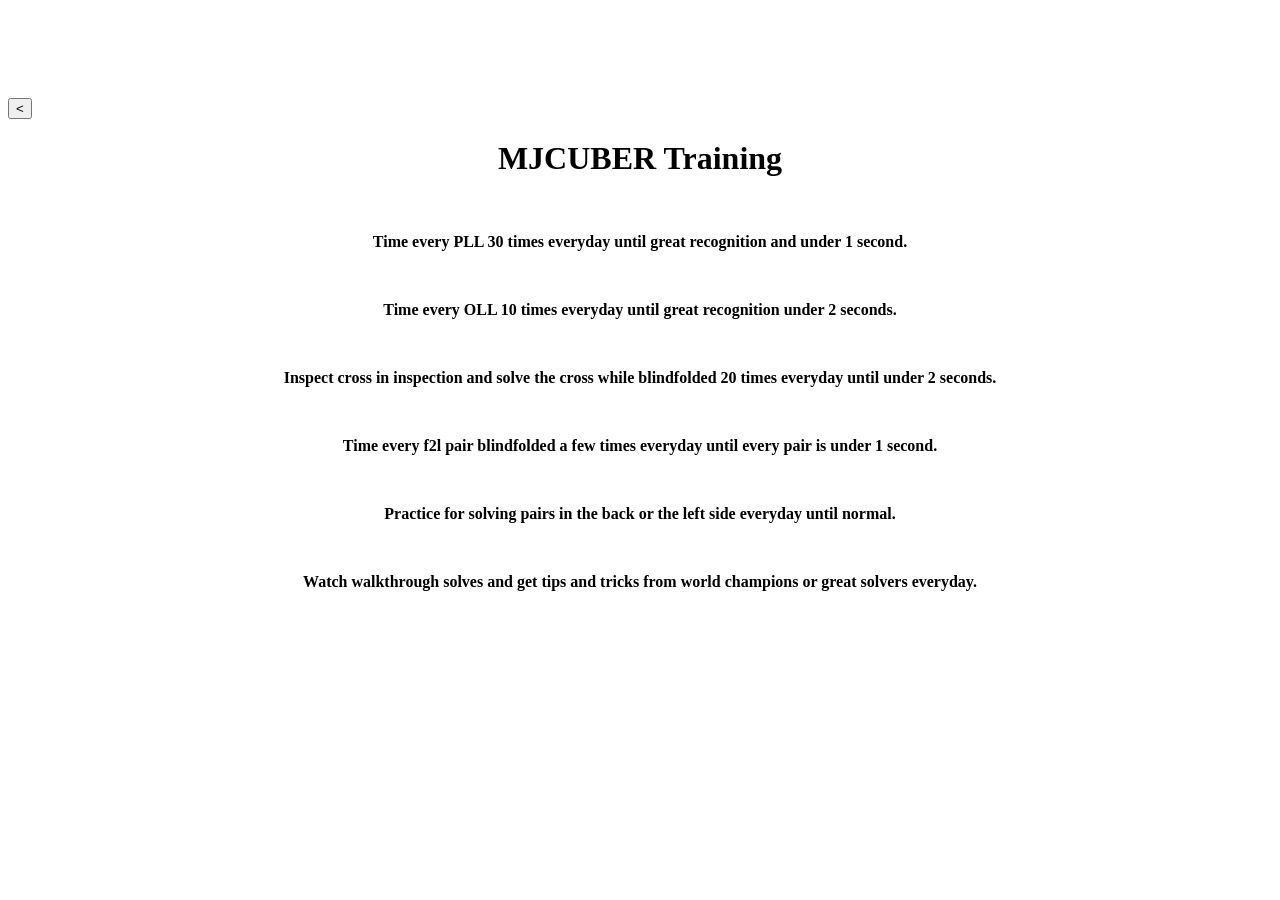
==== page2.html @ 7858e5ea "Update line breaks and anchor tag styles in page2.html Added additional line breaks and modified anc" ====
<!DOCTYPE html>
<html lang="en">
<head>
    <meta charset="UTF-8">
    <title>My Speedcubing Program</title>
    <link rel="stylesheet" href="style.css">
</head>
<body>
    <br><br><br><br><br>
    <a style="text-align:right; border-radius:5px; font-size:10px;">
        <button><</button>
    </a>
    <h1 style="text-align:center;">MJCUBER Training</h1>
    <br>
    <p style="text-align:center;"><b>Time every PLL 30 times everyday until great recognition and under 1 second.</b></p>
    <br>
    <p style="text-align:center;"><b>Time every OLL 10 times everyday until great recognition under 2 seconds.</b></p>
    <br>
    <p style="text-align:center;"><b>Inspect cross in inspection and solve the cross while blindfolded 20 times everyday until under 2 seconds.</b></p>
    <br>
    <p style="text-align:center;"><b>Time every f2l pair blindfolded a few times everyday until every pair is under 1 second.</b></p>
    <br>
    <p style="text-align:center;"><b>Practice for solving pairs in the back or the left side everyday until normal.</b></p>
    <br>
    <p style="text-align:center;"><b>Watch walkthrough solves and get tips and tricks from world champions or great solvers everyday.</b></p>
</body>
</html>
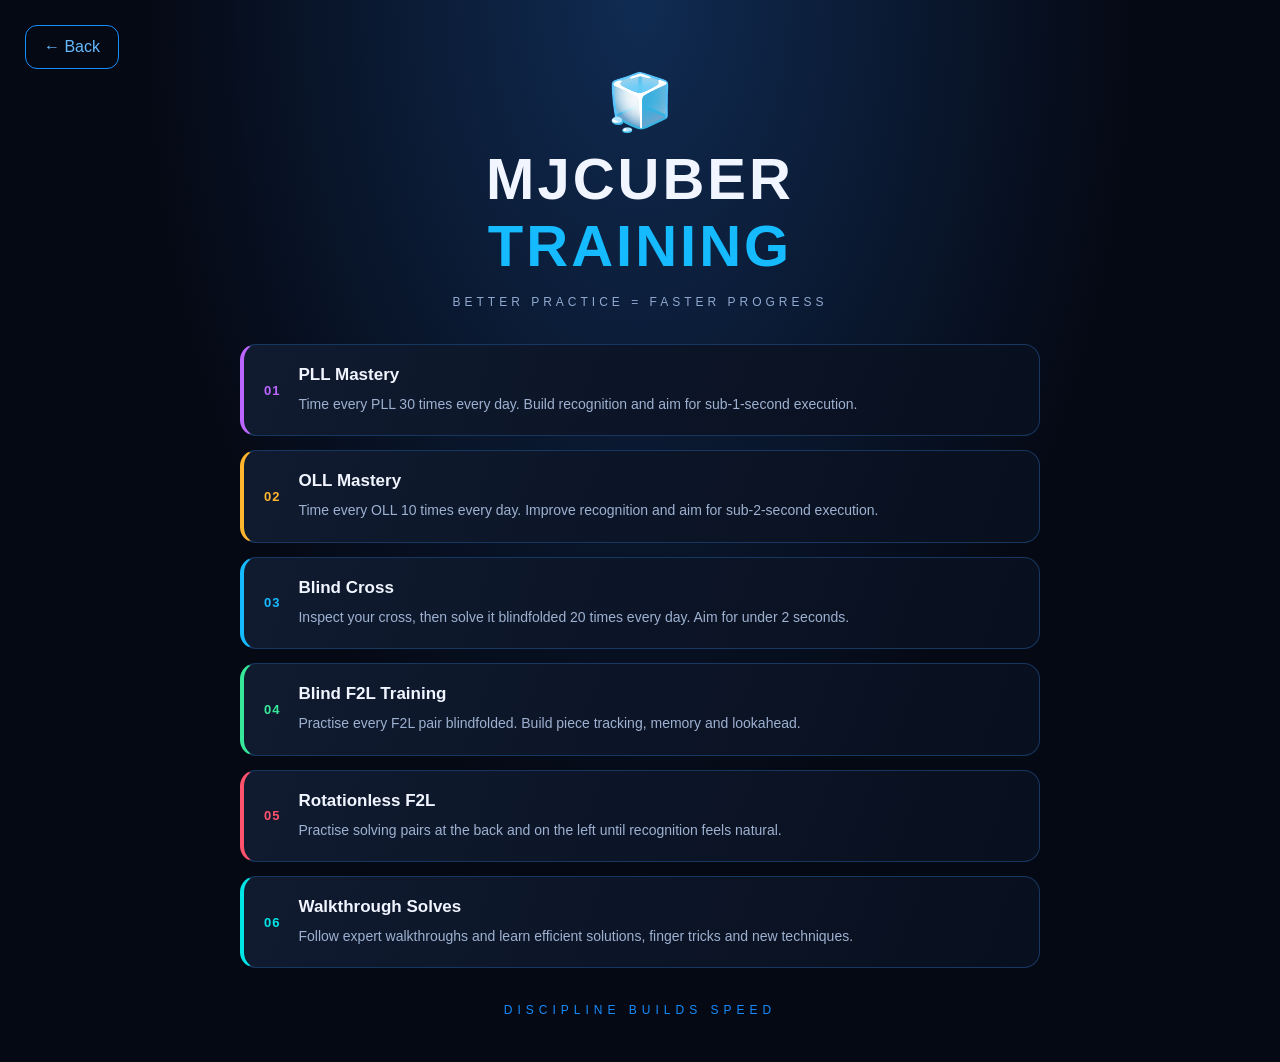
==== commit 8326717c: "Revamp page2.html with new title and styles Updated the title and added a viewport meta tag. Enhance" ====
--- a/page2.html
+++ b/page2.html
@@ -1,27 +1,261 @@
+
 <!DOCTYPE html>
 <html lang="en">
 <head>
     <meta charset="UTF-8">
-    <title>My Speedcubing Program</title>
-    <link rel="stylesheet" href="style.css">
+    <meta name="viewport" content="width=device-width, initial-scale=1.0">
+    <title>MJCUBER Training</title>
+
+    <style>
+        * {
+            box-sizing: border-box;
+        }
+
+        body {
+            margin: 0;
+            min-height: 100vh;
+            padding: 40px 20px;
+            background:
+                radial-gradient(ellipse at top, #102b52 0%, transparent 55%),
+                #050914;
+            color: #f1f5ff;
+            font-family: Arial, sans-serif;
+        }
+
+        .back {
+            position: absolute;
+            top: 25px;
+            left: 25px;
+            display: inline-block;
+            padding: 12px 18px;
+            border: 1px solid #168cff;
+            border-radius: 12px;
+            color: #65baff;
+            text-decoration: none;
+            transition: 0.2s;
+        }
+
+        .back:hover {
+            background: #168cff22;
+            box-shadow: 0 0 20px #168cff55;
+        }
+
+        header {
+            text-align: center;
+            margin: 30px auto 35px;
+        }
+
+        .cube {
+            font-size: 55px;
+            margin-bottom: 10px;
+        }
+
+        h1 {
+            margin: 0;
+            font-size: clamp(34px, 6vw, 58px);
+            font-weight: 900;
+            letter-spacing: 3px;
+        }
+
+        h1 span {
+            display: block;
+            color: #16baff;
+        }
+
+        .subtitle {
+            color: #91a9d1;
+            letter-spacing: 4px;
+            font-size: 12px;
+            margin-top: 16px;
+        }
+
+        .training {
+            max-width: 800px;
+            margin: auto;
+            display: grid;
+            gap: 14px;
+        }
+
+        .task {
+            --accent: #168cff;
+            display: flex;
+            align-items: center;
+            gap: 18px;
+            padding: 20px;
+            background: linear-gradient(
+                110deg,
+                #101b30,
+                #080f1e
+            );
+            border: 1px solid #173761;
+            border-left: 4px solid var(--accent);
+            border-radius: 16px;
+            transition: transform 0.2s,
+                        border-color 0.2s,
+                        box-shadow 0.2s;
+        }
+
+        .task:hover {
+            transform: translateY(-3px);
+            border-color: var(--accent);
+            box-shadow: 0 8px 28px #0008;
+        }
+
+        .number {
+            color: var(--accent);
+            font-size: 13px;
+            font-weight: bold;
+            letter-spacing: 1px;
+        }
+
+        .task h2 {
+            font-size: 17px;
+            margin: 0 0 8px;
+        }
+
+        .task p {
+            color: #9eb1d0;
+            line-height: 1.6;
+            margin: 0;
+            font-size: 14px;
+        }
+
+        .pll { --accent: #bd65ff; }
+        .oll { --accent: #ffb52e; }
+        .cross { --accent: #16baff; }
+        .f2l { --accent: #36e99a; }
+        .rotation { --accent: #ff526d; }
+        .walkthrough { --accent: #00e5e5; }
+
+        footer {
+            text-align: center;
+            margin: 35px 0 5px;
+            color: #168cff;
+            font-size: 12px;
+            letter-spacing: 5px;
+        }
+
+        @media (max-width: 500px) {
+            body {
+                padding: 25px 14px;
+            }
+
+            header {
+                margin-top: 65px;
+            }
+
+            .task {
+                gap: 12px;
+                padding: 16px 12px;
+            }
+
+            .task h2 {
+                font-size: 15px;
+            }
+
+            .task p {
+                font-size: 13px;
+            }
+
+            .subtitle {
+                letter-spacing: 2px;
+            }
+        }
+    </style>
 </head>
+
 <body>
-    <br><br><br><br><br>
-    <a style="text-align:right; border-radius:5px; font-size:10px;">
-        <button><</button>
-    </a>
-    <h1 style="text-align:center;">MJCUBER Training</h1>
-    <br>
-    <p style="text-align:center;"><b>Time every PLL 30 times everyday until great recognition and under 1 second.</b></p>
-    <br>
-    <p style="text-align:center;"><b>Time every OLL 10 times everyday until great recognition under 2 seconds.</b></p>
-    <br>
-    <p style="text-align:center;"><b>Inspect cross in inspection and solve the cross while blindfolded 20 times everyday until under 2 seconds.</b></p>
-    <br>
-    <p style="text-align:center;"><b>Time every f2l pair blindfolded a few times everyday until every pair is under 1 second.</b></p>
-    <br>
-    <p style="text-align:center;"><b>Practice for solving pairs in the back or the left side everyday until normal.</b></p>
-    <br>
-    <p style="text-align:center;"><b>Watch walkthrough solves and get tips and tricks from world champions or great solvers everyday.</b></p>
+
+    <a class="back" href="index.html">← Back</a>
+
+    <header>
+        <div class="cube">🧊</div>
+        <h1>
+            MJCUBER
+            <span>TRAINING</span>
+        </h1>
+        <p class="subtitle">
+            BETTER PRACTICE = FASTER PROGRESS
+        </p>
+    </header>
+
+    <main class="training">
+
+        <section class="task pll">
+            <div class="number">01</div>
+            <div>
+                <h2>PLL Mastery</h2>
+                <p>
+                    Time every PLL 30 times every day.
+                    Build recognition and aim for sub-1-second
+                    execution.
+                </p>
+            </div>
+        </section>
+
+        <section class="task oll">
+            <div class="number">02</div>
+            <div>
+                <h2>OLL Mastery</h2>
+                <p>
+                    Time every OLL 10 times every day.
+                    Improve recognition and aim for
+                    sub-2-second execution.
+                </p>
+            </div>
+        </section>
+
+        <section class="task cross">
+            <div class="number">03</div>
+            <div>
+                <h2>Blind Cross</h2>
+                <p>
+                    Inspect your cross, then solve it blindfolded
+                    20 times every day. Aim for under 2 seconds.
+                </p>
+            </div>
+        </section>
+
+        <section class="task f2l">
+            <div class="number">04</div>
+            <div>
+                <h2>Blind F2L Training</h2>
+                <p>
+                    Practise every F2L pair blindfolded.
+                    Build piece tracking, memory and lookahead.
+                </p>
+            </div>
+        </section>
+
+        <section class="task rotation">
+            <div class="number">05</div>
+            <div>
+                <h2>Rotationless F2L</h2>
+                <p>
+                    Practise solving pairs at the back and
+                    on the left until recognition feels natural.
+                </p>
+            </div>
+        </section>
+
+        <section class="task walkthrough">
+            <div class="number">06</div>
+            <div>
+                <h2>Walkthrough Solves</h2>
+                <p>
+                    Follow expert walkthroughs and learn
+                    efficient solutions, finger tricks and
+                    new techniques.
+                </p>
+            </div>
+        </section>
+
+    </main>
+
+    <footer>
+        DISCIPLINE BUILDS SPEED
+    </footer>
+
 </body>
 </html>
+
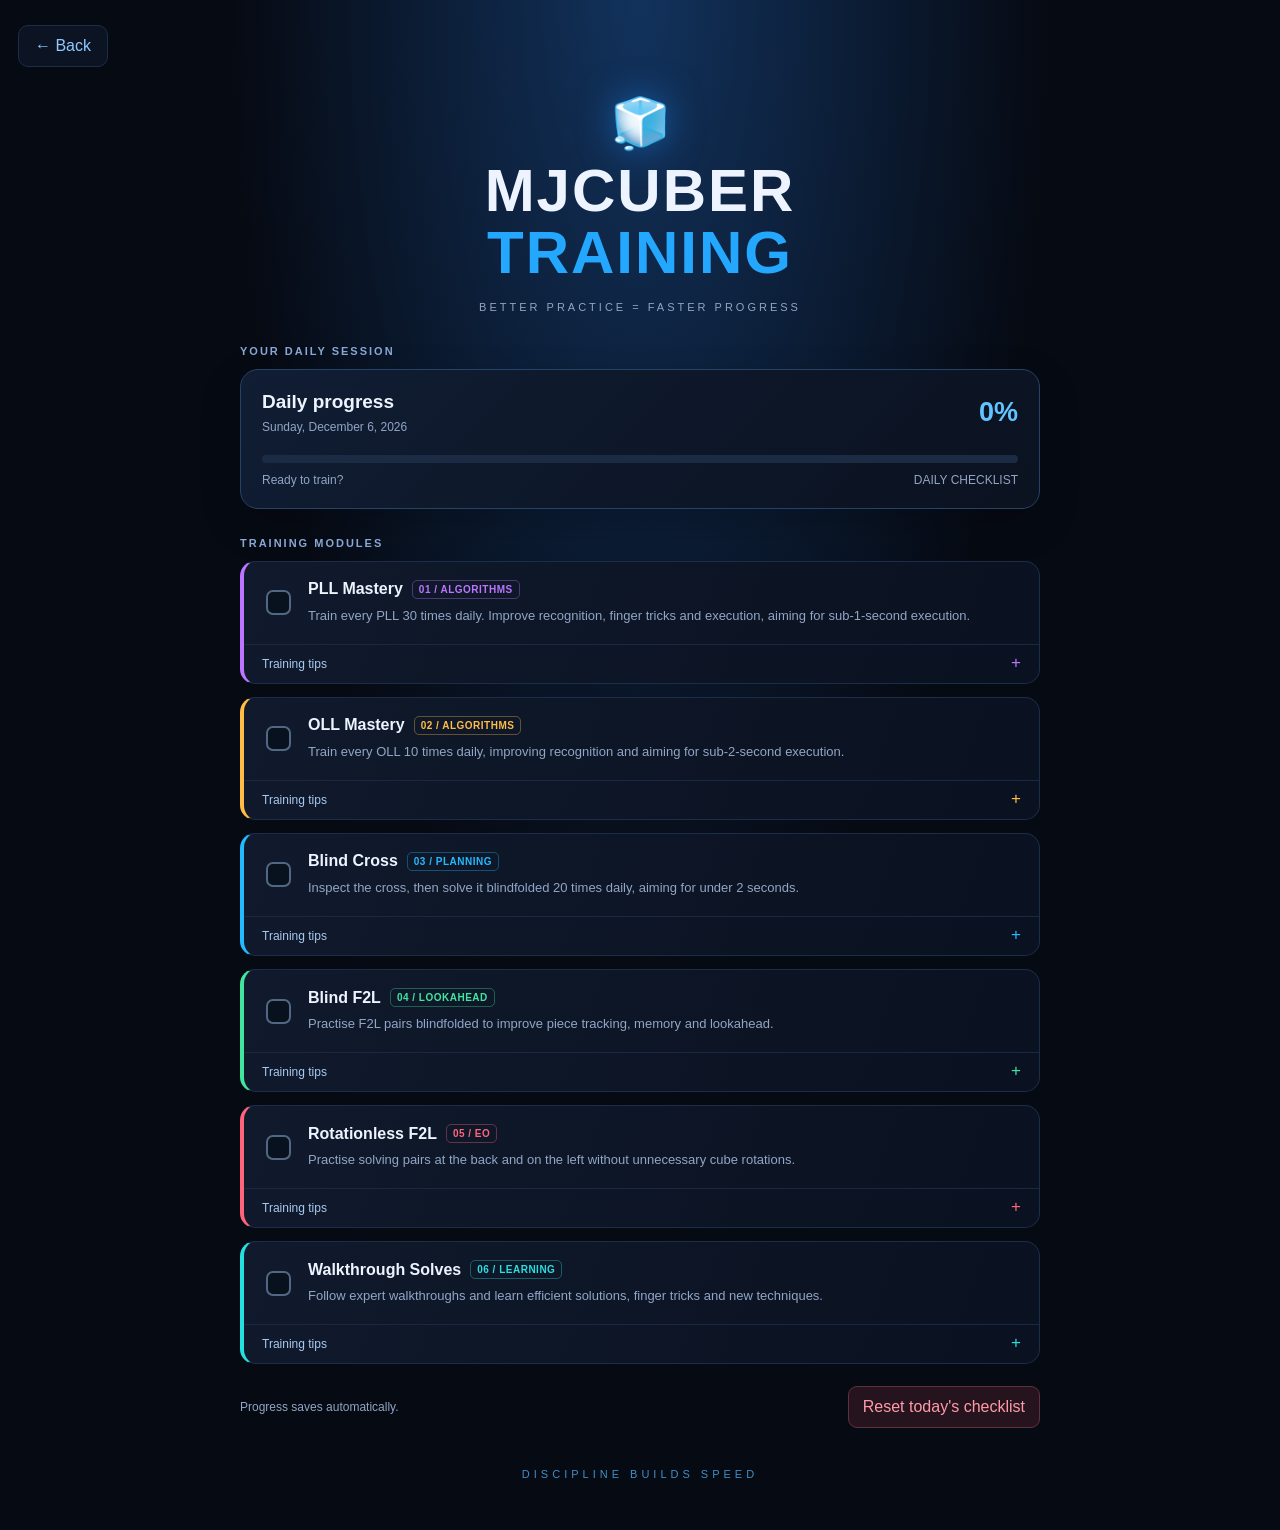
==== commit 0f1f7691: "Update page2.html structure and styles Refactor HTML structure and styles for improved layout and re" ====
--- a/page2.html
+++ b/page2.html
@@ -2,260 +2,680 @@
 <!DOCTYPE html>
 <html lang="en">
 <head>
-    <meta charset="UTF-8">
-    <meta name="viewport" content="width=device-width, initial-scale=1.0">
-    <title>MJCUBER Training</title>
-
-    <style>
-        * {
-            box-sizing: border-box;
+<meta charset="UTF-8">
+<meta name="viewport" content="width=device-width, initial-scale=1.0">
+<title>MJCUBER Training</title>
+
+<style>
+:root {
+    --bg: #060a13;
+    --panel: #0c1424;
+    --blue: #24a8ff;
+    --text: #edf4ff;
+    --muted: #91a5c4;
+    --border: #1b2d49;
+}
+
+* { box-sizing: border-box; }
+
+body {
+    margin: 0;
+    min-height: 100vh;
+    padding: 25px 18px 50px;
+    background:
+        radial-gradient(ellipse at 50% 0%, #12325c 0%, transparent 45%),
+        var(--bg);
+    color: var(--text);
+    font-family: Arial, sans-serif;
+}
+
+button, input { font: inherit; }
+
+button, a, input { -webkit-tap-highlight-color: transparent; }
+
+.back {
+    display: inline-block;
+    color: #8fcaff;
+    text-decoration: none;
+    padding: 11px 16px;
+    border: 1px solid var(--border);
+    border-radius: 10px;
+    background: #0c1424;
+    transition: .2s;
+}
+
+.back:hover {
+    border-color: var(--blue);
+    color: white;
+}
+
+header {
+    max-width: 800px;
+    margin: 28px auto 32px;
+    text-align: center;
+}
+
+.cube {
+    font-size: 49px;
+    filter: drop-shadow(0 0 18px #168cff88);
+}
+
+h1 {
+    margin: 8px 0;
+    font-size: clamp(35px, 7vw, 60px);
+    font-weight: 900;
+    letter-spacing: 2px;
+    line-height: 1.03;
+}
+
+h1 span {
+    display: block;
+    color: var(--blue);
+}
+
+.subtitle {
+    color: var(--muted);
+    letter-spacing: 3px;
+    font-size: 11px;
+    margin-top: 17px;
+}
+
+main {
+    max-width: 800px;
+    margin: auto;
+}
+
+.section-label {
+    color: #88a7d4;
+    font-size: 11px;
+    font-weight: bold;
+    letter-spacing: 2px;
+    margin: 28px 0 12px;
+}
+
+.dashboard {
+    background: linear-gradient(135deg, #101d33, #0b1220);
+    border: 1px solid #244367;
+    border-radius: 18px;
+    padding: 21px;
+    margin-bottom: 24px;
+    box-shadow: 0 15px 40px #0003;
+}
+
+.dash-top {
+    display: flex;
+    justify-content: space-between;
+    align-items: center;
+    gap: 15px;
+}
+
+.dash-top h2 {
+    margin: 0;
+    font-size: 19px;
+}
+
+.date {
+    color: var(--muted);
+    font-size: 12px;
+    margin-top: 7px;
+}
+
+.percent {
+    color: #5fc4ff;
+    font-size: 27px;
+    font-weight: bold;
+    white-space: nowrap;
+}
+
+.track {
+    height: 8px;
+    border-radius: 20px;
+    background: #1b2b43;
+    overflow: hidden;
+    margin-top: 21px;
+}
+
+.fill {
+    height: 100%;
+    width: 0%;
+    background: linear-gradient(90deg, #168cff, #4ce4ff);
+    border-radius: inherit;
+    transition: width .3s ease;
+}
+
+.progress-caption {
+    display: flex;
+    justify-content: space-between;
+    gap: 10px;
+    color: var(--muted);
+    font-size: 12px;
+    margin-top: 10px;
+}
+
+.tasks {
+    display: grid;
+    gap: 13px;
+}
+
+.task {
+    --accent: #24a8ff;
+    background: linear-gradient(110deg, #101a2c, #0a1120);
+    border: 1px solid var(--border);
+    border-left: 4px solid var(--accent);
+    border-radius: 15px;
+    overflow: hidden;
+    transition: border-color .2s, transform .2s;
+}
+
+.task:hover {
+    border-color: var(--accent);
+    transform: translateY(-2px);
+}
+
+.task.done {
+    background: linear-gradient(110deg, #10251f, #0b1718);
+}
+
+.pll { --accent: #bd75ff; }
+.oll { --accent: #ffbc46; }
+.cross { --accent: #24baff; }
+.f2l { --accent: #40e5a0; }
+.rotation { --accent: #ff647d; }
+.walk { --accent: #24e1df; }
+
+.task-head {
+    display: flex;
+    align-items: center;
+    gap: 14px;
+    padding: 18px;
+}
+
+.check {
+    appearance: none;
+    flex-shrink: 0;
+    width: 25px;
+    height: 25px;
+    border: 2px solid #526783;
+    border-radius: 7px;
+    background: #08111e;
+    cursor: pointer;
+    display: grid;
+    place-items: center;
+}
+
+.check:checked {
+    background: var(--accent);
+    border-color: var(--accent);
+}
+
+.check:checked::after {
+    content: "✓";
+    color: #06101a;
+    font-weight: 900;
+    font-size: 17px;
+}
+
+.task-info {
+    flex: 1;
+    min-width: 0;
+}
+
+.task-title {
+    display: flex;
+    align-items: center;
+    gap: 9px;
+    flex-wrap: wrap;
+    margin: 0;
+    font-size: 16px;
+}
+
+.tag {
+    color: var(--accent);
+    border: 1px solid color-mix(in srgb, var(--accent) 35%, transparent);
+    border-radius: 5px;
+    padding: 3px 6px;
+    font-size: 10px;
+    letter-spacing: .5px;
+}
+
+.task-summary {
+    color: var(--muted);
+    font-size: 13px;
+    line-height: 1.55;
+    margin: 7px 0 0;
+}
+
+details {
+    border-top: 1px solid #192941;
+}
+
+details summary {
+    cursor: pointer;
+    color: #a8c9ef;
+    font-size: 12px;
+    padding: 12px 18px;
+    list-style: none;
+}
+
+details summary::-webkit-details-marker { display: none; }
+
+details summary::after {
+    content: "+";
+    float: right;
+    color: var(--accent);
+    font-size: 17px;
+    line-height: 12px;
+}
+
+details[open] summary::after { content: "−"; }
+
+.tips {
+    color: #b7c6dd;
+    font-size: 13px;
+    line-height: 1.8;
+    padding: 0 18px 17px;
+}
+
+.tips strong { color: white; }
+
+.actions {
+    display: flex;
+    justify-content: space-between;
+    align-items: center;
+    gap: 12px;
+    flex-wrap: wrap;
+    margin-top: 22px;
+}
+
+.status {
+    color: var(--muted);
+    font-size: 12px;
+}
+
+.reset {
+    color: #ff9ba9;
+    background: #25131d;
+    border: 1px solid #61303e;
+    padding: 11px 14px;
+    border-radius: 9px;
+    cursor: pointer;
+    transition: .2s;
+}
+
+.reset:hover { background: #3a1926; }
+
+footer {
+    text-align: center;
+    color: #408fca;
+    letter-spacing: 4px;
+    font-size: 11px;
+    margin-top: 40px;
+}
+
+@media (max-width: 500px) {
+    body { padding: 16px 12px 35px; }
+    header { margin-top: 25px; }
+    .dashboard { padding: 17px; }
+    .task-head { padding: 15px 12px; gap: 11px; }
+    .task-title { font-size: 14px; }
+    .task-summary { font-size: 12px; }
+    .subtitle { letter-spacing: 1.5px; }
+}
+</style>
+</head>
+
+<body>
+
+<a class="back" href="index.html">← Back</a>
+
+<header>
+    <div class="cube">🧊</div>
+    <h1>MJCUBER <span>TRAINING</span></h1>
+    <p class="subtitle">BETTER PRACTICE = FASTER PROGRESS</p>
+</header>
+
+<main>
+    <div class="section-label">YOUR DAILY SESSION</div>
+
+    <section class="dashboard">
+        <div class="dash-top">
+            <div>
+                <h2>Daily progress</h2>
+                <div class="date" id="today"></div>
+            </div>
+            <div class="percent" id="percent">0%</div>
+        </div>
+
+        <div
+            class="track"
+            id="progressTrack"
+            role="progressbar"
+            aria-label="Daily training progress"
+            aria-valuemin="0"
+            aria-valuemax="100"
+            aria-valuenow="0"
+        >
+            <div class="fill" id="progressFill"></div>
+        </div>
+
+        <div class="progress-caption">
+            <span id="progressText">Ready to train?</span>
+            <span>DAILY CHECKLIST</span>
+        </div>
+    </section>
+
+    <div class="section-label">TRAINING MODULES</div>
+
+    <section class="tasks">
+
+        <article class="task pll">
+            <div class="task-head">
+                <input class="check" type="checkbox" id="pll"
+                       aria-label="Complete PLL training">
+                <div class="task-info">
+                    <h2 class="task-title">
+                        PLL Mastery <span class="tag">01 / ALGORITHMS</span>
+                    </h2>
+                    <p class="task-summary">
+                        Train every PLL 30 times daily. Improve recognition,
+                        finger tricks and execution, aiming for sub-1-second
+                        execution.
+                    </p>
+                </div>
+            </div>
+            <details>
+                <summary>Training tips</summary>
+                <div class="tips">
+                    <strong>Recognition:</strong> Learn to identify cases
+                    from their patterns.<br>
+                    <strong>Finger tricks:</strong> Find comfortable,
+                    repeatable finger movements.<br>
+                    <strong>Execution:</strong> Aim for smooth, accurate
+                    algorithms instead of forcing speed.
+                </div>
+            </details>
+        </article>
+
+        <article class="task oll">
+            <div class="task-head">
+                <input class="check" type="checkbox" id="oll"
+                       aria-label="Complete OLL training">
+                <div class="task-info">
+                    <h2 class="task-title">
+                        OLL Mastery <span class="tag">02 / ALGORITHMS</span>
+                    </h2>
+                    <p class="task-summary">
+                        Train every OLL 10 times daily, improving recognition
+                        and aiming for sub-2-second execution.
+                    </p>
+                </div>
+            </div>
+            <details>
+                <summary>Training tips</summary>
+                <div class="tips">
+                    <strong>Recognition:</strong> Notice the important
+                    sticker patterns.<br>
+                    <strong>Finger tricks:</strong> Practise comfortable
+                    grips and efficient movements.<br>
+                    <strong>Execution:</strong> Build consistency before
+                    pushing for speed.
+                </div>
+            </details>
+        </article>
+
+        <article class="task cross">
+            <div class="task-head">
+                <input class="check" type="checkbox" id="cross"
+                       aria-label="Complete blind cross training">
+                <div class="task-info">
+                    <h2 class="task-title">
+                        Blind Cross <span class="tag">03 / PLANNING</span>
+                    </h2>
+                    <p class="task-summary">
+                        Inspect the cross, then solve it blindfolded
+                        20 times daily, aiming for under 2 seconds.
+                    </p>
+                </div>
+            </div>
+            <details>
+                <summary>Training tips</summary>
+                <div class="tips">
+                    <strong>Inspection:</strong> Plan the cross before
+                    starting.<br>
+                    <strong>Memory:</strong> Remember the required moves
+                    and piece positions.<br>
+                    <strong>Execution:</strong> Keep the cube orientation
+                    stable and practise accurately.
+                </div>
+            </details>
+        </article>
+
+        <article class="task f2l">
+            <div class="task-head">
+                <input class="check" type="checkbox" id="f2l"
+                       aria-label="Complete blind F2L training">
+                <div class="task-info">
+                    <h2 class="task-title">
+                        Blind F2L <span class="tag">04 / LOOKAHEAD</span>
+                    </h2>
+                    <p class="task-summary">
+                        Practise F2L pairs blindfolded to improve piece
+                        tracking, memory and lookahead.
+                    </p>
+                </div>
+            </div>
+            <details>
+                <summary>Training tips</summary>
+                <div class="tips">
+                    <strong>Start slowly:</strong> Memorise the pair's
+                    positions before closing your eyes.<br>
+                    <strong>Track:</strong> Follow the pieces mentally
+                    through the moves.<br>
+                    <strong>Apply:</strong> Return to normal solves and
+                    practise finding the next pair during execution.
+                </div>
+            </details>
+        </article>
+
+        <article class="task rotation">
+            <div class="task-head">
+                <input class="check" type="checkbox" id="rotation"
+                       aria-label="Complete rotationless F2L training">
+                <div class="task-info">
+                    <h2 class="task-title">
+                        Rotationless F2L <span class="tag">05 / EO</span>
+                    </h2>
+                    <p class="task-summary">
+                        Practise solving pairs at the back and on the
+                        left without unnecessary cube rotations.
+                    </p>
+                </div>
+            </div>
+            <details>
+                <summary>Training tips</summary>
+                <div class="tips">
+                    <strong>Keep orientation:</strong> Practise using
+                    R, U and L moves where suitable.<br>
+                    <strong>Recognise:</strong> Learn to spot pairs
+                    without turning the cube.<br>
+                    <strong>EO strategy:</strong> Handle awkward edges
+                    strategically rather than forcing inefficient solutions.
+                </div>
+            </details>
+        </article>
+
+        <article class="task walk">
+            <div class="task-head">
+                <input class="check" type="checkbox" id="walk"
+                       aria-label="Complete walkthrough solve training">
+                <div class="task-info">
+                    <h2 class="task-title">
+                        Walkthrough Solves <span class="tag">06 / LEARNING</span>
+                    </h2>
+                    <p class="task-summary">
+                        Follow expert walkthroughs and learn efficient
+                        solutions, finger tricks and new techniques.
+                    </p>
+                </div>
+            </div>
+            <details>
+                <summary>Training tips</summary>
+                <div class="tips">
+                    <strong>Cross:</strong> Study how the solver plans
+                    and executes it.<br>
+                    <strong>F2L:</strong> Notice pair choices and
+                    how the next pair is located.<br>
+                    <strong>Review:</strong> Reproduce useful solutions
+                    and adapt them to your own turning style.
+                </div>
+            </details>
+        </article>
+
+    </section>
+
+    <div class="actions">
+        <span class="status" id="saveStatus" aria-live="polite">
+            Progress saves automatically.
+        </span>
+        <button class="reset" id="resetButton" type="button">
+            Reset today's checklist
+        </button>
+    </div>
+
+</main>
+
+<footer>DISCIPLINE BUILDS SPEED</footer>
+
+<script>
+const taskIds = [
+    "pll", "oll", "cross", "f2l", "rotation", "walk"
+];
+
+const todayElement = document.getElementById("today");
+const percentElement = document.getElementById("percent");
+const fillElement = document.getElementById("progressFill");
+const progressText = document.getElementById("progressText");
+const progressTrack = document.getElementById("progressTrack");
+const saveStatus = document.getElementById("saveStatus");
+
+function getDateKey() {
+    const now = new Date();
+    const year = now.getFullYear();
+    const month = String(now.getMonth() + 1).padStart(2, "0");
+    const day = String(now.getDate()).padStart(2, "0");
+    return `${year}-${month}-${day}`;
+}
+
+function getStorageKey() {
+    return "mjcuber-training-" + getDateKey();
+}
+
+function loadProgress() {
+    try {
+        const saved = JSON.parse(
+            localStorage.getItem(getStorageKey()) || "{}"
+        );
+
+        taskIds.forEach(id => {
+            document.getElementById(id).checked =
+                saved[id] === true;
+        });
+    } catch (error) {
+        taskIds.forEach(id => {
+            document.getElementById(id).checked = false;
+        });
+
+        saveStatus.textContent =
+            "Progress storage unavailable in this browser.";
+    }
+}
+
+function updateProgress() {
+    const completed = taskIds.filter(id =>
+        document.getElementById(id).checked
+    ).length;
+
+    const percentage = Math.round(
+        completed / taskIds.length * 100
+    );
+
+    percentElement.textContent = percentage + "%";
+    fillElement.style.width = percentage + "%";
+    progressTrack.setAttribute("aria-valuenow", percentage);
+
+    if (completed === 0) {
+        progressText.textContent = "Ready to train?";
+    } else if (completed === taskIds.length) {
+        progressText.textContent = "All training goals completed!";
+    } else {
+        progressText.textContent = "Keep going — you're making progress!";
+    }
+
+    document.querySelectorAll(".task").forEach(task => {
+        const checkbox = task.querySelector(".check");
+        task.classList.toggle("done", checkbox.checked);
+    });
+}
+
+function saveProgress() {
+    const data = {};
+
+    taskIds.forEach(id => {
+        data[id] = document.getElementById(id).checked;
+    });
+
+    try {
+        localStorage.setItem(getStorageKey(), JSON.stringify(data));
+        saveStatus.textContent = "Progress saved automatically.";
+    } catch (error) {
+        saveStatus.textContent =
+            "Could not save progress in this browser.";
+    }
+
+    updateProgress();
+}
+
+function updateDate() {
+    todayElement.textContent = new Date().toLocaleDateString(
+        undefined,
+        {
+            weekday: "long",
+            year: "numeric",
+            month: "long",
+            day: "numeric"
         }
-
-        body {
-            margin: 0;
-            min-height: 100vh;
-            padding: 40px 20px;
-            background:
-                radial-gradient(ellipse at top, #102b52 0%, transparent 55%),
-                #050914;
-            color: #f1f5ff;
-            font-family: Arial, sans-serif;
-        }
-
-        .back {
-            position: absolute;
-            top: 25px;
-            left: 25px;
-            display: inline-block;
-            padding: 12px 18px;
-            border: 1px solid #168cff;
-            border-radius: 12px;
-            color: #65baff;
-            text-decoration: none;
-            transition: 0.2s;
-        }
-
-        .back:hover {
-            background: #168cff22;
-            box-shadow: 0 0 20px #168cff55;
-        }
-
-        header {
-            text-align: center;
-            margin: 30px auto 35px;
-        }
-
-        .cube {
-            font-size: 55px;
-            margin-bottom: 10px;
-        }
-
-        h1 {
-            margin: 0;
-            font-size: clamp(34px, 6vw, 58px);
-            font-weight: 900;
-            letter-spacing: 3px;
-        }
-
-        h1 span {
-            display: block;
-            color: #16baff;
-        }
-
-        .subtitle {
-            color: #91a9d1;
-            letter-spacing: 4px;
-            font-size: 12px;
-            margin-top: 16px;
-        }
-
-        .training {
-            max-width: 800px;
-            margin: auto;
-            display: grid;
-            gap: 14px;
-        }
-
-        .task {
-            --accent: #168cff;
-            display: flex;
-            align-items: center;
-            gap: 18px;
-            padding: 20px;
-            background: linear-gradient(
-                110deg,
-                #101b30,
-                #080f1e
-            );
-            border: 1px solid #173761;
-            border-left: 4px solid var(--accent);
-            border-radius: 16px;
-            transition: transform 0.2s,
-                        border-color 0.2s,
-                        box-shadow 0.2s;
-        }
-
-        .task:hover {
-            transform: translateY(-3px);
-            border-color: var(--accent);
-            box-shadow: 0 8px 28px #0008;
-        }
-
-        .number {
-            color: var(--accent);
-            font-size: 13px;
-            font-weight: bold;
-            letter-spacing: 1px;
-        }
-
-        .task h2 {
-            font-size: 17px;
-            margin: 0 0 8px;
-        }
-
-        .task p {
-            color: #9eb1d0;
-            line-height: 1.6;
-            margin: 0;
-            font-size: 14px;
-        }
-
-        .pll { --accent: #bd65ff; }
-        .oll { --accent: #ffb52e; }
-        .cross { --accent: #16baff; }
-        .f2l { --accent: #36e99a; }
-        .rotation { --accent: #ff526d; }
-        .walkthrough { --accent: #00e5e5; }
-
-        footer {
-            text-align: center;
-            margin: 35px 0 5px;
-            color: #168cff;
-            font-size: 12px;
-            letter-spacing: 5px;
-        }
-
-        @media (max-width: 500px) {
-            body {
-                padding: 25px 14px;
-            }
-
-            header {
-                margin-top: 65px;
-            }
-
-            .task {
-                gap: 12px;
-                padding: 16px 12px;
-            }
-
-            .task h2 {
-                font-size: 15px;
-            }
-
-            .task p {
-                font-size: 13px;
-            }
-
-            .subtitle {
-                letter-spacing: 2px;
-            }
-        }
-    </style>
-</head>
-
-<body>
-
-    <a class="back" href="index.html">← Back</a>
-
-    <header>
-        <div class="cube">🧊</div>
-        <h1>
-            MJCUBER
-            <span>TRAINING</span>
-        </h1>
-        <p class="subtitle">
-            BETTER PRACTICE = FASTER PROGRESS
-        </p>
-    </header>
-
-    <main class="training">
-
-        <section class="task pll">
-            <div class="number">01</div>
-            <div>
-                <h2>PLL Mastery</h2>
-                <p>
-                    Time every PLL 30 times every day.
-                    Build recognition and aim for sub-1-second
-                    execution.
-                </p>
-            </div>
-        </section>
-
-        <section class="task oll">
-            <div class="number">02</div>
-            <div>
-                <h2>OLL Mastery</h2>
-                <p>
-                    Time every OLL 10 times every day.
-                    Improve recognition and aim for
-                    sub-2-second execution.
-                </p>
-            </div>
-        </section>
-
-        <section class="task cross">
-            <div class="number">03</div>
-            <div>
-                <h2>Blind Cross</h2>
-                <p>
-                    Inspect your cross, then solve it blindfolded
-                    20 times every day. Aim for under 2 seconds.
-                </p>
-            </div>
-        </section>
-
-        <section class="task f2l">
-            <div class="number">04</div>
-            <div>
-                <h2>Blind F2L Training</h2>
-                <p>
-                    Practise every F2L pair blindfolded.
-                    Build piece tracking, memory and lookahead.
-                </p>
-            </div>
-        </section>
-
-        <section class="task rotation">
-            <div class="number">05</div>
-            <div>
-                <h2>Rotationless F2L</h2>
-                <p>
-                    Practise solving pairs at the back and
-                    on the left until recognition feels natural.
-                </p>
-            </div>
-        </section>
-
-        <section class="task walkthrough">
-            <div class="number">06</div>
-            <div>
-                <h2>Walkthrough Solves</h2>
-                <p>
-                    Follow expert walkthroughs and learn
-                    efficient solutions, finger tricks and
-                    new techniques.
-                </p>
-            </div>
-        </section>
-
-    </main>
-
-    <footer>
-        DISCIPLINE BUILDS SPEED
-    </footer>
+    );
+}
+
+taskIds.forEach(id => {
+    document.getElementById(id).addEventListener(
+        "change",
+        saveProgress
+    );
+});
+
+document.getElementById("resetButton").addEventListener(
+    "click",
+    () => {
+        const confirmed = confirm(
+            "Reset all of today's training checkboxes?"
+        );
+
+        if (!confirmed) return;
+
+        taskIds.forEach(id => {
+            document.getElementById(id).checked = false;
+        });
+
+        saveProgress();
+        saveStatus.textContent = "Today's checklist has been reset.";
+    }
+);
+
+updateDate();
+loadProgress();
+updateProgress();
+</script>
 
 </body>
 </html>
-
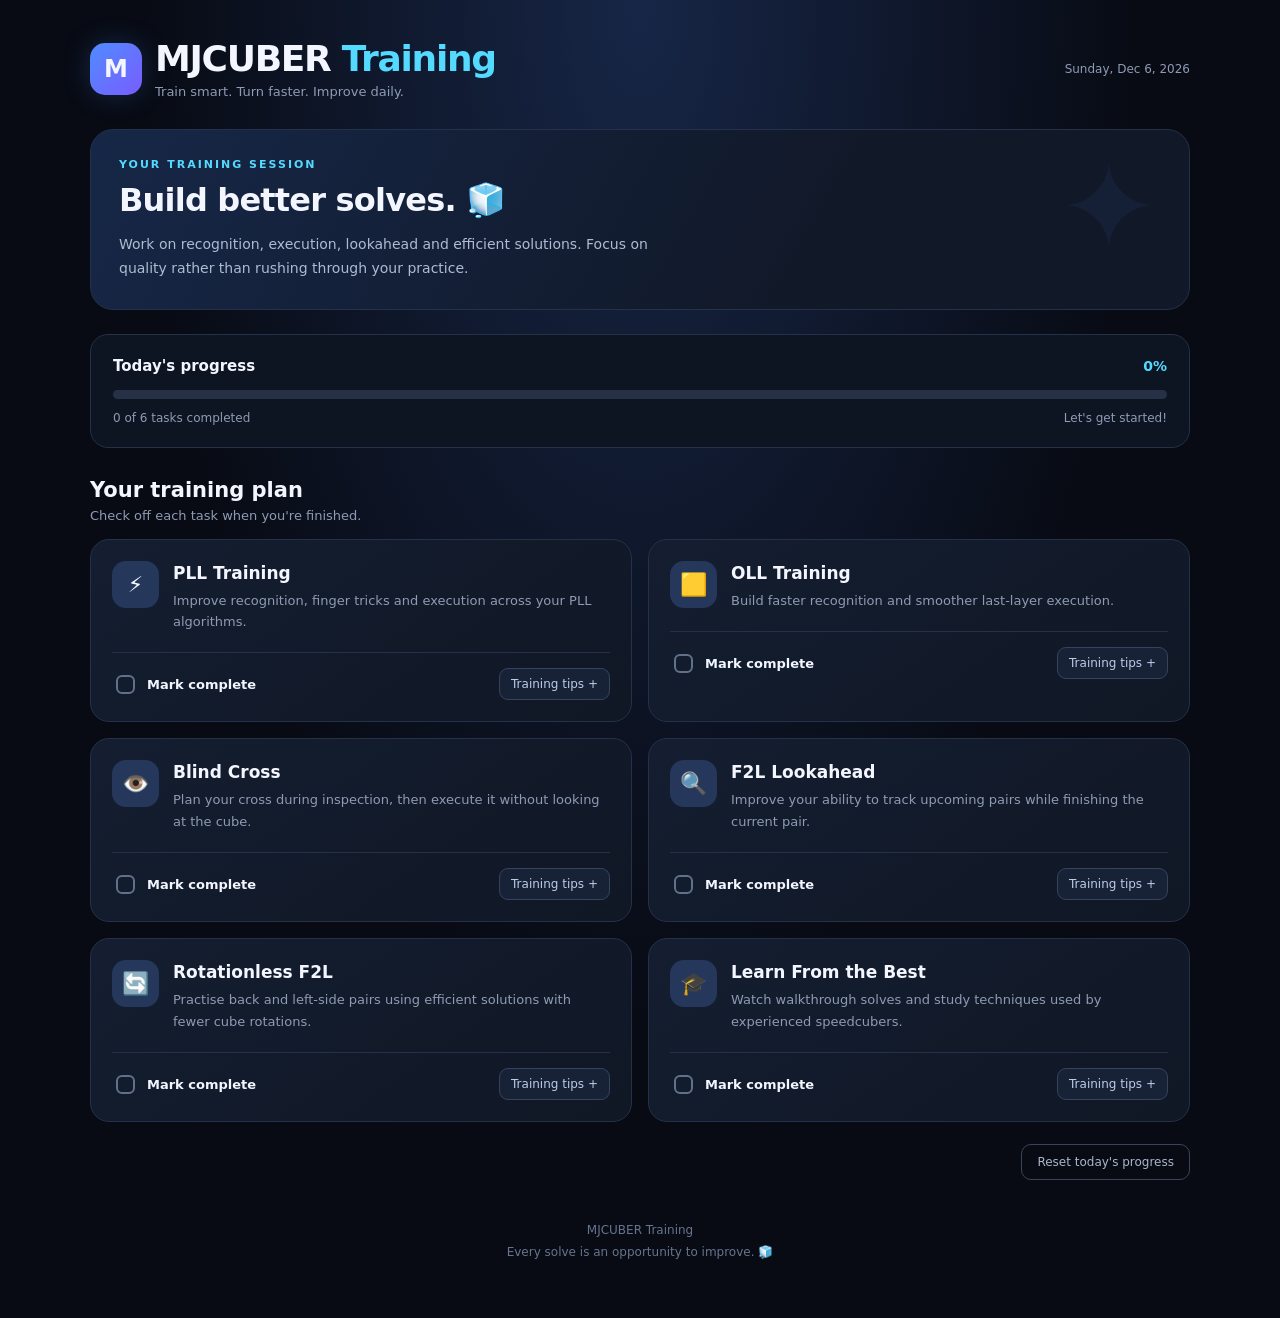
==== commit a7014349: "Refactor page2.html for design and structure improvements Updated CSS variables and styles for impro" ====
--- a/page2.html
+++ b/page2.html
@@ -8,674 +8,767 @@
 
 <style>
 :root {
-    --bg: #060a13;
-    --panel: #0c1424;
-    --blue: #24a8ff;
-    --text: #edf4ff;
-    --muted: #91a5c4;
-    --border: #1b2d49;
-}
-
-* { box-sizing: border-box; }
+    --bg: #080b14;
+    --panel: #111827;
+    --panel2: #151e30;
+    --blue: #4f8cff;
+    --cyan: #54d9ff;
+    --text: #f3f6ff;
+    --muted: #8e9bb3;
+    --border: #253149;
+    --green: #4ade80;
+}
+
+* {
+    box-sizing: border-box;
+}
 
 body {
     margin: 0;
     min-height: 100vh;
-    padding: 25px 18px 50px;
     background:
-        radial-gradient(ellipse at 50% 0%, #12325c 0%, transparent 45%),
+        radial-gradient(ellipse at top, #172647 0%, transparent 55%),
         var(--bg);
     color: var(--text);
-    font-family: Arial, sans-serif;
-}
-
-button, input { font: inherit; }
-
-button, a, input { -webkit-tap-highlight-color: transparent; }
-
-.back {
-    display: inline-block;
-    color: #8fcaff;
-    text-decoration: none;
-    padding: 11px 16px;
-    border: 1px solid var(--border);
-    border-radius: 10px;
-    background: #0c1424;
-    transition: .2s;
-}
-
-.back:hover {
-    border-color: var(--blue);
-    color: white;
+    font-family: Inter, system-ui, Arial, sans-serif;
+}
+
+button, input {
+    font: inherit;
+}
+
+.container {
+    width: min(1100px, 92%);
+    margin: auto;
+    padding: 38px 0 55px;
 }
 
 header {
-    max-width: 800px;
-    margin: 28px auto 32px;
-    text-align: center;
-}
-
-.cube {
-    font-size: 49px;
-    filter: drop-shadow(0 0 18px #168cff88);
+    display: flex;
+    justify-content: space-between;
+    align-items: center;
+    gap: 18px;
+    margin-bottom: 30px;
+}
+
+.brand {
+    display: flex;
+    align-items: center;
+    gap: 13px;
+}
+
+.logo {
+    display: grid;
+    place-items: center;
+    width: 52px;
+    height: 52px;
+    border-radius: 15px;
+    background: linear-gradient(135deg, var(--blue), #795cff);
+    box-shadow: 0 0 28px #4f8cff35;
+    font-size: 24px;
+    font-weight: 900;
 }
 
 h1 {
-    margin: 8px 0;
-    font-size: clamp(35px, 7vw, 60px);
-    font-weight: 900;
-    letter-spacing: 2px;
-    line-height: 1.03;
-}
-
-h1 span {
-    display: block;
-    color: var(--blue);
+    font-size: clamp(24px, 4vw, 36px);
+    margin: 0;
+    letter-spacing: -1.3px;
 }
 
 .subtitle {
     color: var(--muted);
-    letter-spacing: 3px;
+    font-size: 13px;
+    margin-top: 5px;
+}
+
+.today {
+    color: var(--muted);
+    font-size: 12px;
+    text-align: right;
+}
+
+.hero {
+    position: relative;
+    overflow: hidden;
+    padding: 28px;
+    margin-bottom: 24px;
+    border: 1px solid var(--border);
+    border-radius: 23px;
+    background: linear-gradient(120deg, #162747, #111827 70%);
+}
+
+.hero::after {
+    content: "✦";
+    position: absolute;
+    right: 30px;
+    top: 8px;
+    font-size: 120px;
+    color: #4f8cff13;
+    pointer-events: none;
+}
+
+.eyebrow {
+    color: var(--cyan);
     font-size: 11px;
-    margin-top: 17px;
-}
-
-main {
-    max-width: 800px;
-    margin: auto;
-}
-
-.section-label {
-    color: #88a7d4;
-    font-size: 11px;
-    font-weight: bold;
+    font-weight: 800;
     letter-spacing: 2px;
-    margin: 28px 0 12px;
-}
-
-.dashboard {
-    background: linear-gradient(135deg, #101d33, #0b1220);
-    border: 1px solid #244367;
+    text-transform: uppercase;
+}
+
+.hero h2 {
+    margin: 10px 0;
+    font-size: clamp(23px, 4vw, 32px);
+    letter-spacing: -0.8px;
+}
+
+.hero p {
+    color: #aebbd2;
+    max-width: 580px;
+    line-height: 1.7;
+    font-size: 14px;
+    margin-bottom: 0;
+}
+
+.progress-panel {
+    border: 1px solid var(--border);
+    background: #0d1422;
     border-radius: 18px;
-    padding: 21px;
-    margin-bottom: 24px;
-    box-shadow: 0 15px 40px #0003;
-}
-
-.dash-top {
+    padding: 22px;
+    margin-bottom: 30px;
+}
+
+.progress-heading {
     display: flex;
     justify-content: space-between;
     align-items: center;
-    gap: 15px;
-}
-
-.dash-top h2 {
-    margin: 0;
-    font-size: 19px;
-}
-
-.date {
+    gap: 12px;
+    margin-bottom: 15px;
+}
+
+.progress-heading strong {
+    font-size: 15px;
+}
+
+#progressText {
+    color: var(--cyan);
+    font-size: 14px;
+    font-weight: 800;
+}
+
+.progress-track {
+    width: 100%;
+    height: 9px;
+    background: #263148;
+    border-radius: 99px;
+    overflow: hidden;
+}
+
+#progressBar {
+    height: 100%;
+    width: 0%;
+    border-radius: 99px;
+    background: linear-gradient(90deg, var(--blue), var(--cyan));
+    transition: width 0.3s ease;
+}
+
+.progress-footer {
+    display: flex;
+    justify-content: space-between;
+    gap: 12px;
+    margin-top: 12px;
     color: var(--muted);
     font-size: 12px;
-    margin-top: 7px;
-}
-
-.percent {
-    color: #5fc4ff;
-    font-size: 27px;
-    font-weight: bold;
-    white-space: nowrap;
-}
-
-.track {
-    height: 8px;
-    border-radius: 20px;
-    background: #1b2b43;
-    overflow: hidden;
-    margin-top: 21px;
-}
-
-.fill {
-    height: 100%;
-    width: 0%;
-    background: linear-gradient(90deg, #168cff, #4ce4ff);
-    border-radius: inherit;
-    transition: width .3s ease;
-}
-
-.progress-caption {
+}
+
+.section-heading {
     display: flex;
     justify-content: space-between;
-    gap: 10px;
+    align-items: end;
+    gap: 12px;
+    margin-bottom: 16px;
+}
+
+.section-heading h2 {
+    font-size: 21px;
+    margin: 0;
+}
+
+.section-heading p {
     color: var(--muted);
-    font-size: 12px;
-    margin-top: 10px;
-}
-
-.tasks {
+    font-size: 13px;
+    margin: 6px 0 0;
+}
+
+.task-grid {
     display: grid;
-    gap: 13px;
+    grid-template-columns: repeat(2, minmax(0, 1fr));
+    gap: 16px;
 }
 
 .task {
-    --accent: #24a8ff;
-    background: linear-gradient(110deg, #101a2c, #0a1120);
+    background: linear-gradient(145deg, #141e30, #101725);
     border: 1px solid var(--border);
-    border-left: 4px solid var(--accent);
-    border-radius: 15px;
-    overflow: hidden;
-    transition: border-color .2s, transform .2s;
+    border-radius: 19px;
+    padding: 21px;
+    transition: border-color 0.2s, transform 0.2s;
 }
 
 .task:hover {
-    border-color: var(--accent);
+    border-color: #4567a0;
     transform: translateY(-2px);
 }
 
-.task.done {
-    background: linear-gradient(110deg, #10251f, #0b1718);
-}
-
-.pll { --accent: #bd75ff; }
-.oll { --accent: #ffbc46; }
-.cross { --accent: #24baff; }
-.f2l { --accent: #40e5a0; }
-.rotation { --accent: #ff647d; }
-.walk { --accent: #24e1df; }
-
-.task-head {
-    display: flex;
+.task.completed {
+    border-color: #286747;
+    background: linear-gradient(145deg, #11251f, #101725);
+}
+
+.task-top {
+    display: flex;
+    align-items: flex-start;
+    gap: 14px;
+}
+
+.task-icon {
+    display: grid;
+    place-items: center;
+    flex-shrink: 0;
+    width: 47px;
+    height: 47px;
+    border-radius: 14px;
+    background: #25375b;
+    font-size: 22px;
+}
+
+.task h3 {
+    font-size: 17px;
+    margin: 2px 0 7px;
+}
+
+.task-description {
+    color: var(--muted);
+    font-size: 13px;
+    line-height: 1.65;
+    margin: 0;
+}
+
+.task-bottom {
+    display: flex;
+    justify-content: space-between;
     align-items: center;
-    gap: 14px;
-    padding: 18px;
-}
-
-.check {
+    gap: 12px;
+    margin-top: 20px;
+    padding-top: 15px;
+    border-top: 1px solid var(--border);
+}
+
+.complete-label {
+    display: flex;
+    align-items: center;
+    gap: 9px;
+    font-size: 13px;
+    font-weight: 700;
+    cursor: pointer;
+    user-select: none;
+}
+
+.complete-label input {
     appearance: none;
-    flex-shrink: 0;
-    width: 25px;
-    height: 25px;
-    border: 2px solid #526783;
-    border-radius: 7px;
-    background: #08111e;
+    width: 19px;
+    height: 19px;
+    border: 2px solid #62718b;
+    border-radius: 6px;
+    background: transparent;
     cursor: pointer;
     display: grid;
     place-items: center;
-}
-
-.check:checked {
-    background: var(--accent);
-    border-color: var(--accent);
-}
-
-.check:checked::after {
+    flex-shrink: 0;
+}
+
+.complete-label input:checked {
+    background: var(--green);
+    border-color: var(--green);
+}
+
+.complete-label input:checked::after {
     content: "✓";
-    color: #06101a;
+    color: #082012;
+    font-size: 13px;
     font-weight: 900;
-    font-size: 17px;
-}
-
-.task-info {
-    flex: 1;
-    min-width: 0;
-}
-
-.task-title {
-    display: flex;
-    align-items: center;
-    gap: 9px;
-    flex-wrap: wrap;
-    margin: 0;
-    font-size: 16px;
-}
-
-.tag {
-    color: var(--accent);
-    border: 1px solid color-mix(in srgb, var(--accent) 35%, transparent);
-    border-radius: 5px;
-    padding: 3px 6px;
-    font-size: 10px;
-    letter-spacing: .5px;
-}
-
-.task-summary {
-    color: var(--muted);
-    font-size: 13px;
-    line-height: 1.55;
-    margin: 7px 0 0;
-}
-
-details {
-    border-top: 1px solid #192941;
-}
-
-details summary {
+}
+
+.task.completed .complete-label {
+    color: var(--green);
+}
+
+.details-button {
+    border: 1px solid #35445e;
+    background: #172236;
+    color: #bdcbea;
+    border-radius: 9px;
+    padding: 8px 11px;
+    font-size: 12px;
     cursor: pointer;
-    color: #a8c9ef;
-    font-size: 12px;
-    padding: 12px 18px;
-    list-style: none;
-}
-
-details summary::-webkit-details-marker { display: none; }
-
-details summary::after {
-    content: "+";
-    float: right;
-    color: var(--accent);
-    font-size: 17px;
-    line-height: 12px;
-}
-
-details[open] summary::after { content: "−"; }
+    transition: background 0.2s;
+}
+
+.details-button:hover {
+    background: #253755;
+}
 
 .tips {
-    color: #b7c6dd;
+    display: none;
+    margin-top: 16px;
+    padding: 14px;
+    border-radius: 12px;
+    background: #0b1220;
+    color: #b5c3dc;
     font-size: 13px;
     line-height: 1.8;
-    padding: 0 18px 17px;
-}
-
-.tips strong { color: white; }
+}
+
+.tips.open {
+    display: block;
+}
+
+.tips strong {
+    color: var(--cyan);
+}
 
 .actions {
     display: flex;
-    justify-content: space-between;
-    align-items: center;
-    gap: 12px;
-    flex-wrap: wrap;
+    justify-content: flex-end;
     margin-top: 22px;
 }
 
-.status {
-    color: var(--muted);
+.reset-button {
+    border: 1px solid #39445b;
+    background: transparent;
+    color: #aab6cb;
+    padding: 10px 15px;
+    border-radius: 10px;
+    cursor: pointer;
     font-size: 12px;
 }
 
-.reset {
-    color: #ff9ba9;
-    background: #25131d;
-    border: 1px solid #61303e;
-    padding: 11px 14px;
-    border-radius: 9px;
-    cursor: pointer;
-    transition: .2s;
-}
-
-.reset:hover { background: #3a1926; }
+.reset-button:hover {
+    background: #192235;
+    color: white;
+}
 
 footer {
     text-align: center;
-    color: #408fca;
-    letter-spacing: 4px;
-    font-size: 11px;
     margin-top: 40px;
-}
-
-@media (max-width: 500px) {
-    body { padding: 16px 12px 35px; }
-    header { margin-top: 25px; }
-    .dashboard { padding: 17px; }
-    .task-head { padding: 15px 12px; gap: 11px; }
-    .task-title { font-size: 14px; }
-    .task-summary { font-size: 12px; }
-    .subtitle { letter-spacing: 1.5px; }
+    color: #66748d;
+    font-size: 12px;
+    line-height: 1.8;
+}
+
+@media (max-width: 700px) {
+    .container {
+        padding-top: 24px;
+    }
+
+    .task-grid {
+        grid-template-columns: 1fr;
+    }
+
+    .hero {
+        padding: 23px;
+    }
+
+    .progress-panel {
+        padding: 18px;
+    }
+
+    .today {
+        display: none;
+    }
+}
+
+@media (prefers-reduced-motion: reduce) {
+    *, *::before, *::after {
+        transition: none !important;
+    }
 }
 </style>
 </head>
 
 <body>
-
-<a class="back" href="index.html">← Back</a>
-
-<header>
-    <div class="cube">🧊</div>
-    <h1>MJCUBER <span>TRAINING</span></h1>
-    <p class="subtitle">BETTER PRACTICE = FASTER PROGRESS</p>
-</header>
-
-<main>
-    <div class="section-label">YOUR DAILY SESSION</div>
-
-    <section class="dashboard">
-        <div class="dash-top">
+<div class="container">
+
+    <header>
+        <div class="brand">
+            <div class="logo">M</div>
             <div>
-                <h2>Daily progress</h2>
-                <div class="date" id="today"></div>
-            </div>
-            <div class="percent" id="percent">0%</div>
+                <h1>MJCUBER <span style="color:#54d9ff">Training</span></h1>
+                <div class="subtitle">Train smart. Turn faster. Improve daily.</div>
+            </div>
         </div>
+        <div class="today" id="today"></div>
+    </header>
+
+    <section class="hero">
+        <div class="eyebrow">YOUR TRAINING SESSION</div>
+        <h2>Build better solves. 🧊</h2>
+        <p>
+            Work on recognition, execution, lookahead and efficient solutions.
+            Focus on quality rather than rushing through your practice.
+        </p>
+    </section>
+
+    <section class="progress-panel">
+        <div class="progress-heading">
+            <strong>Today's progress</strong>
+            <span id="progressText">0%</span>
+        </div>
 
         <div
-            class="track"
-            id="progressTrack"
+            class="progress-track"
             role="progressbar"
             aria-label="Daily training progress"
             aria-valuemin="0"
             aria-valuemax="100"
             aria-valuenow="0"
+            id="progressTrack"
         >
-            <div class="fill" id="progressFill"></div>
+            <div id="progressBar"></div>
         </div>
 
-        <div class="progress-caption">
-            <span id="progressText">Ready to train?</span>
-            <span>DAILY CHECKLIST</span>
+        <div class="progress-footer">
+            <span id="completedText">0 of 6 tasks completed</span>
+            <span id="progressMessage">Let's get started!</span>
         </div>
     </section>
 
-    <div class="section-label">TRAINING MODULES</div>
-
-    <section class="tasks">
-
-        <article class="task pll">
-            <div class="task-head">
-                <input class="check" type="checkbox" id="pll"
-                       aria-label="Complete PLL training">
-                <div class="task-info">
-                    <h2 class="task-title">
-                        PLL Mastery <span class="tag">01 / ALGORITHMS</span>
-                    </h2>
-                    <p class="task-summary">
-                        Train every PLL 30 times daily. Improve recognition,
-                        finger tricks and execution, aiming for sub-1-second
+    <div class="section-heading">
+        <div>
+            <h2>Your training plan</h2>
+            <p>Check off each task when you're finished.</p>
+        </div>
+    </div>
+
+    <main class="task-grid" id="taskGrid">
+
+        <article class="task" data-task="pll">
+            <div class="task-top">
+                <div class="task-icon">⚡</div>
+                <div>
+                    <h3>PLL Training</h3>
+                    <p class="task-description">
+                        Improve recognition, finger tricks and execution
+                        across your PLL algorithms.
+                    </p>
+                </div>
+            </div>
+            <div class="task-bottom">
+                <label class="complete-label">
+                    <input type="checkbox" aria-label="Complete PLL Training">
+                    Mark complete
+                </label>
+                <button class="details-button" aria-expanded="false">
+                    Training tips +
+                </button>
+            </div>
+            <div class="tips">
+                <strong>Focus:</strong><br>
+                • Recognize the case before turning.<br>
+                • Use consistent finger tricks.<br>
+                • Keep your hands relaxed.<br>
+                • Practise difficult cases separately.
+            </div>
+        </article>
+
+        <article class="task" data-task="oll">
+            <div class="task-top">
+                <div class="task-icon">🟨</div>
+                <div>
+                    <h3>OLL Training</h3>
+                    <p class="task-description">
+                        Build faster recognition and smoother last-layer
                         execution.
                     </p>
                 </div>
             </div>
-            <details>
-                <summary>Training tips</summary>
-                <div class="tips">
-                    <strong>Recognition:</strong> Learn to identify cases
-                    from their patterns.<br>
-                    <strong>Finger tricks:</strong> Find comfortable,
-                    repeatable finger movements.<br>
-                    <strong>Execution:</strong> Aim for smooth, accurate
-                    algorithms instead of forcing speed.
-                </div>
-            </details>
+            <div class="task-bottom">
+                <label class="complete-label">
+                    <input type="checkbox" aria-label="Complete OLL Training">
+                    Mark complete
+                </label>
+                <button class="details-button" aria-expanded="false">
+                    Training tips +
+                </button>
+            </div>
+            <div class="tips">
+                <strong>Focus:</strong><br>
+                • Learn to identify cases from their patterns.<br>
+                • Practise awkward finger tricks slowly first.<br>
+                • Aim for reliable execution before maximum speed.<br>
+                • Review cases you frequently confuse.
+            </div>
         </article>
 
-        <article class="task oll">
-            <div class="task-head">
-                <input class="check" type="checkbox" id="oll"
-                       aria-label="Complete OLL training">
-                <div class="task-info">
-                    <h2 class="task-title">
-                        OLL Mastery <span class="tag">02 / ALGORITHMS</span>
-                    </h2>
-                    <p class="task-summary">
-                        Train every OLL 10 times daily, improving recognition
-                        and aiming for sub-2-second execution.
+        <article class="task" data-task="cross">
+            <div class="task-top">
+                <div class="task-icon">👁️</div>
+                <div>
+                    <h3>Blind Cross</h3>
+                    <p class="task-description">
+                        Plan your cross during inspection, then execute it
+                        without looking at the cube.
                     </p>
                 </div>
             </div>
-            <details>
-                <summary>Training tips</summary>
-                <div class="tips">
-                    <strong>Recognition:</strong> Notice the important
-                    sticker patterns.<br>
-                    <strong>Finger tricks:</strong> Practise comfortable
-                    grips and efficient movements.<br>
-                    <strong>Execution:</strong> Build consistency before
-                    pushing for speed.
-                </div>
-            </details>
+            <div class="task-bottom">
+                <label class="complete-label">
+                    <input type="checkbox" aria-label="Complete Blind Cross">
+                    Mark complete
+                </label>
+                <button class="details-button" aria-expanded="false">
+                    Training tips +
+                </button>
+            </div>
+            <div class="tips">
+                <strong>Focus:</strong><br>
+                • Trace the movement of each cross piece.<br>
+                • Visualize where pieces move after every turn.<br>
+                • Start with a reliable solution, then optimize it.<br>
+                • Stop and re-plan if your visualization becomes unclear.
+            </div>
         </article>
 
-        <article class="task cross">
-            <div class="task-head">
-                <input class="check" type="checkbox" id="cross"
-                       aria-label="Complete blind cross training">
-                <div class="task-info">
-                    <h2 class="task-title">
-                        Blind Cross <span class="tag">03 / PLANNING</span>
-                    </h2>
-                    <p class="task-summary">
-                        Inspect the cross, then solve it blindfolded
-                        20 times daily, aiming for under 2 seconds.
+        <article class="task" data-task="lookahead">
+            <div class="task-top">
+                <div class="task-icon">🔍</div>
+                <div>
+                    <h3>F2L Lookahead</h3>
+                    <p class="task-description">
+                        Improve your ability to track upcoming pairs while
+                        finishing the current pair.
                     </p>
                 </div>
             </div>
-            <details>
-                <summary>Training tips</summary>
-                <div class="tips">
-                    <strong>Inspection:</strong> Plan the cross before
-                    starting.<br>
-                    <strong>Memory:</strong> Remember the required moves
-                    and piece positions.<br>
-                    <strong>Execution:</strong> Keep the cube orientation
-                    stable and practise accurately.
-                </div>
-            </details>
+            <div class="task-bottom">
+                <label class="complete-label">
+                    <input type="checkbox" aria-label="Complete F2L Lookahead">
+                    Mark complete
+                </label>
+                <button class="details-button" aria-expanded="false">
+                    Training tips +
+                </button>
+            </div>
+            <div class="tips">
+                <strong>Focus:</strong><br>
+                • Turn slowly enough to see the next pair.<br>
+                • Avoid unnecessary pauses between pairs.<br>
+                • Track pieces rather than staring at one location.<br>
+                • Prioritize continuous turning over raw TPS.
+            </div>
         </article>
 
-        <article class="task f2l">
-            <div class="task-head">
-                <input class="check" type="checkbox" id="f2l"
-                       aria-label="Complete blind F2L training">
-                <div class="task-info">
-                    <h2 class="task-title">
-                        Blind F2L <span class="tag">04 / LOOKAHEAD</span>
-                    </h2>
-                    <p class="task-summary">
-                        Practise F2L pairs blindfolded to improve piece
-                        tracking, memory and lookahead.
+        <article class="task" data-task="rotationless">
+            <div class="task-top">
+                <div class="task-icon">🔄</div>
+                <div>
+                    <h3>Rotationless F2L</h3>
+                    <p class="task-description">
+                        Practise back and left-side pairs using efficient
+                        solutions with fewer cube rotations.
                     </p>
                 </div>
             </div>
-            <details>
-                <summary>Training tips</summary>
-                <div class="tips">
-                    <strong>Start slowly:</strong> Memorise the pair's
-                    positions before closing your eyes.<br>
-                    <strong>Track:</strong> Follow the pieces mentally
-                    through the moves.<br>
-                    <strong>Apply:</strong> Return to normal solves and
-                    practise finding the next pair during execution.
-                </div>
-            </details>
+            <div class="task-bottom">
+                <label class="complete-label">
+                    <input type="checkbox" aria-label="Complete Rotationless F2L">
+                    Mark complete
+                </label>
+                <button class="details-button" aria-expanded="false">
+                    Training tips +
+                </button>
+            </div>
+            <div class="tips">
+                <strong>Focus:</strong><br>
+                • Practise R, U and L-based solutions where useful.<br>
+                • Learn to recognize pairs on the back and left sides.<br>
+                • Use efficient solutions without forcing awkward ones.<br>
+                • Save difficult cases for deliberate practice.
+            </div>
         </article>
 
-        <article class="task rotation">
-            <div class="task-head">
-                <input class="check" type="checkbox" id="rotation"
-                       aria-label="Complete rotationless F2L training">
-                <div class="task-info">
-                    <h2 class="task-title">
-                        Rotationless F2L <span class="tag">05 / EO</span>
-                    </h2>
-                    <p class="task-summary">
-                        Practise solving pairs at the back and on the
-                        left without unnecessary cube rotations.
+        <article class="task" data-task="learning">
+            <div class="task-top">
+                <div class="task-icon">🎓</div>
+                <div>
+                    <h3>Learn From the Best</h3>
+                    <p class="task-description">
+                        Watch walkthrough solves and study techniques
+                        used by experienced speedcubers.
                     </p>
                 </div>
             </div>
-            <details>
-                <summary>Training tips</summary>
-                <div class="tips">
-                    <strong>Keep orientation:</strong> Practise using
-                    R, U and L moves where suitable.<br>
-                    <strong>Recognise:</strong> Learn to spot pairs
-                    without turning the cube.<br>
-                    <strong>EO strategy:</strong> Handle awkward edges
-                    strategically rather than forcing inefficient solutions.
-                </div>
-            </details>
+            <div class="task-bottom">
+                <label class="complete-label">
+                    <input type="checkbox" aria-label="Complete Learn From the Best">
+                    Mark complete
+                </label>
+                <button class="details-button" aria-expanded="false">
+                    Training tips +
+                </button>
+            </div>
+            <div class="tips">
+                <strong>Focus:</strong><br>
+                • Watch how advanced solvers plan their cross.<br>
+                • Look for efficient F2L solutions.<br>
+                • Study lookahead and recognition techniques.<br>
+                • Test useful ideas in your own solves.
+            </div>
         </article>
 
-        <article class="task walk">
-            <div class="task-head">
-                <input class="check" type="checkbox" id="walk"
-                       aria-label="Complete walkthrough solve training">
-                <div class="task-info">
-                    <h2 class="task-title">
-                        Walkthrough Solves <span class="tag">06 / LEARNING</span>
-                    </h2>
-                    <p class="task-summary">
-                        Follow expert walkthroughs and learn efficient
-                        solutions, finger tricks and new techniques.
-                    </p>
-                </div>
-            </div>
-            <details>
-                <summary>Training tips</summary>
-                <div class="tips">
-                    <strong>Cross:</strong> Study how the solver plans
-                    and executes it.<br>
-                    <strong>F2L:</strong> Notice pair choices and
-                    how the next pair is located.<br>
-                    <strong>Review:</strong> Reproduce useful solutions
-                    and adapt them to your own turning style.
-                </div>
-            </details>
-        </article>
-
-    </section>
+    </main>
 
     <div class="actions">
-        <span class="status" id="saveStatus" aria-live="polite">
-            Progress saves automatically.
-        </span>
-        <button class="reset" id="resetButton" type="button">
-            Reset today's checklist
+        <button class="reset-button" id="resetButton">
+            Reset today's progress
         </button>
     </div>
 
-</main>
-
-<footer>DISCIPLINE BUILDS SPEED</footer>
+    <footer>
+        MJCUBER Training<br>
+        Every solve is an opportunity to improve. 🧊
+    </footer>
+
+</div>
 
 <script>
-const taskIds = [
-    "pll", "oll", "cross", "f2l", "rotation", "walk"
-];
-
-const todayElement = document.getElementById("today");
-const percentElement = document.getElementById("percent");
-const fillElement = document.getElementById("progressFill");
-const progressText = document.getElementById("progressText");
-const progressTrack = document.getElementById("progressTrack");
-const saveStatus = document.getElementById("saveStatus");
-
-function getDateKey() {
+(() => {
+    const tasks = [...document.querySelectorAll(".task")];
+    const progressBar = document.getElementById("progressBar");
+    const progressText = document.getElementById("progressText");
+    const completedText = document.getElementById("completedText");
+    const progressMessage = document.getElementById("progressMessage");
+    const progressTrack = document.getElementById("progressTrack");
+    const todayElement = document.getElementById("today");
+    const resetButton = document.getElementById("resetButton");
+
+    // Use the local calendar date so progress resets each new day.
     const now = new Date();
-    const year = now.getFullYear();
-    const month = String(now.getMonth() + 1).padStart(2, "0");
-    const day = String(now.getDate()).padStart(2, "0");
-    return `${year}-${month}-${day}`;
-}
-
-function getStorageKey() {
-    return "mjcuber-training-" + getDateKey();
-}
-
-function loadProgress() {
-    try {
-        const saved = JSON.parse(
-            localStorage.getItem(getStorageKey()) || "{}"
+    const dateKey =
+        now.getFullYear() + "-" +
+        String(now.getMonth() + 1).padStart(2, "0") + "-" +
+        String(now.getDate()).padStart(2, "0");
+
+    const storageKey = "mjcuber-training-" + dateKey;
+
+    todayElement.textContent = now.toLocaleDateString(undefined, {
+        weekday: "long",
+        month: "short",
+        day: "numeric",
+        year: "numeric"
+    });
+
+    function loadProgress() {
+        try {
+            const saved = JSON.parse(localStorage.getItem(storageKey) || "{}");
+
+            tasks.forEach(task => {
+                const checkbox = task.querySelector('input[type="checkbox"]');
+                checkbox.checked = saved[task.dataset.task] === true;
+                task.classList.toggle("completed", checkbox.checked);
+            });
+        } catch (error) {
+            // If saved data is unavailable, start with unchecked tasks.
+            tasks.forEach(task => {
+                task.querySelector('input[type="checkbox"]').checked = false;
+                task.classList.remove("completed");
+            });
+        }
+
+        updateProgress();
+    }
+
+    function saveProgress() {
+        const progress = {};
+
+        tasks.forEach(task => {
+            progress[task.dataset.task] =
+                task.querySelector('input[type="checkbox"]').checked;
+        });
+
+        try {
+            localStorage.setItem(storageKey, JSON.stringify(progress));
+        } catch (error) {
+            // The checklist still works if browser storage is disabled.
+        }
+    }
+
+    function updateProgress() {
+        const completed = tasks.filter(task =>
+            task.querySelector('input[type="checkbox"]').checked
+        ).length;
+
+        const percentage = Math.round((completed / tasks.length) * 100);
+
+        progressBar.style.width = percentage + "%";
+        progressText.textContent = percentage + "%";
+        completedText.textContent =
+            `${completed} of ${tasks.length} tasks completed`;
+
+        progressTrack.setAttribute("aria-valuenow", percentage);
+
+        if (completed === tasks.length) {
+            progressMessage.textContent = "Perfect session! 🏆";
+        } else if (completed >= 4) {
+            progressMessage.textContent = "You're nearly there!";
+        } else if (completed >= 1) {
+            progressMessage.textContent = "Keep it going!";
+        } else {
+            progressMessage.textContent = "Let's get started!";
+        }
+
+        tasks.forEach(task => {
+            const checkbox = task.querySelector('input[type="checkbox"]');
+            task.classList.toggle("completed", checkbox.checked);
+        });
+    }
+
+    tasks.forEach(task => {
+        const checkbox = task.querySelector('input[type="checkbox"]');
+        const detailsButton = task.querySelector(".details-button");
+        const tips = task.querySelector(".tips");
+
+        checkbox.addEventListener("change", () => {
+            updateProgress();
+            saveProgress();
+        });
+
+        detailsButton.addEventListener("click", () => {
+            const isOpen = tips.classList.toggle("open");
+
+            detailsButton.textContent =
+                isOpen ? "Hide tips −" : "Training tips +";
+
+            detailsButton.setAttribute("aria-expanded", String(isOpen));
+        });
+    });
+
+    resetButton.addEventListener("click", () => {
+        const confirmed = confirm(
+            "Reset all of today's training progress?"
         );
 
-        taskIds.forEach(id => {
-            document.getElementById(id).checked =
-                saved[id] === true;
+        if (!confirmed) return;
+
+        tasks.forEach(task => {
+            task.querySelector('input[type="checkbox"]').checked = false;
+            task.classList.remove("completed");
         });
-    } catch (error) {
-        taskIds.forEach(id => {
-            document.getElementById(id).checked = false;
-        });
-
-        saveStatus.textContent =
-            "Progress storage unavailable in this browser.";
-    }
-}
-
-function updateProgress() {
-    const completed = taskIds.filter(id =>
-        document.getElementById(id).checked
-    ).length;
-
-    const percentage = Math.round(
-        completed / taskIds.length * 100
-    );
-
-    percentElement.textContent = percentage + "%";
-    fillElement.style.width = percentage + "%";
-    progressTrack.setAttribute("aria-valuenow", percentage);
-
-    if (completed === 0) {
-        progressText.textContent = "Ready to train?";
-    } else if (completed === taskIds.length) {
-        progressText.textContent = "All training goals completed!";
-    } else {
-        progressText.textContent = "Keep going — you're making progress!";
-    }
-
-    document.querySelectorAll(".task").forEach(task => {
-        const checkbox = task.querySelector(".check");
-        task.classList.toggle("done", checkbox.checked);
+
+        saveProgress();
+        updateProgress();
     });
-}
-
-function saveProgress() {
-    const data = {};
-
-    taskIds.forEach(id => {
-        data[id] = document.getElementById(id).checked;
-    });
-
-    try {
-        localStorage.setItem(getStorageKey(), JSON.stringify(data));
-        saveStatus.textContent = "Progress saved automatically.";
-    } catch (error) {
-        saveStatus.textContent =
-            "Could not save progress in this browser.";
-    }
-
-    updateProgress();
-}
-
-function updateDate() {
-    todayElement.textContent = new Date().toLocaleDateString(
-        undefined,
-        {
-            weekday: "long",
-            year: "numeric",
-            month: "long",
-            day: "numeric"
-        }
-    );
-}
-
-taskIds.forEach(id => {
-    document.getElementById(id).addEventListener(
-        "change",
-        saveProgress
-    );
-});
-
-document.getElementById("resetButton").addEventListener(
-    "click",
-    () => {
-        const confirmed = confirm(
-            "Reset all of today's training checkboxes?"
-        );
-
-        if (!confirmed) return;
-
-        taskIds.forEach(id => {
-            document.getElementById(id).checked = false;
-        });
-
-        saveProgress();
-        saveStatus.textContent = "Today's checklist has been reset.";
-    }
-);
-
-updateDate();
-loadProgress();
-updateProgress();
+
+    loadProgress();
+})();
 </script>
-
 </body>
 </html>
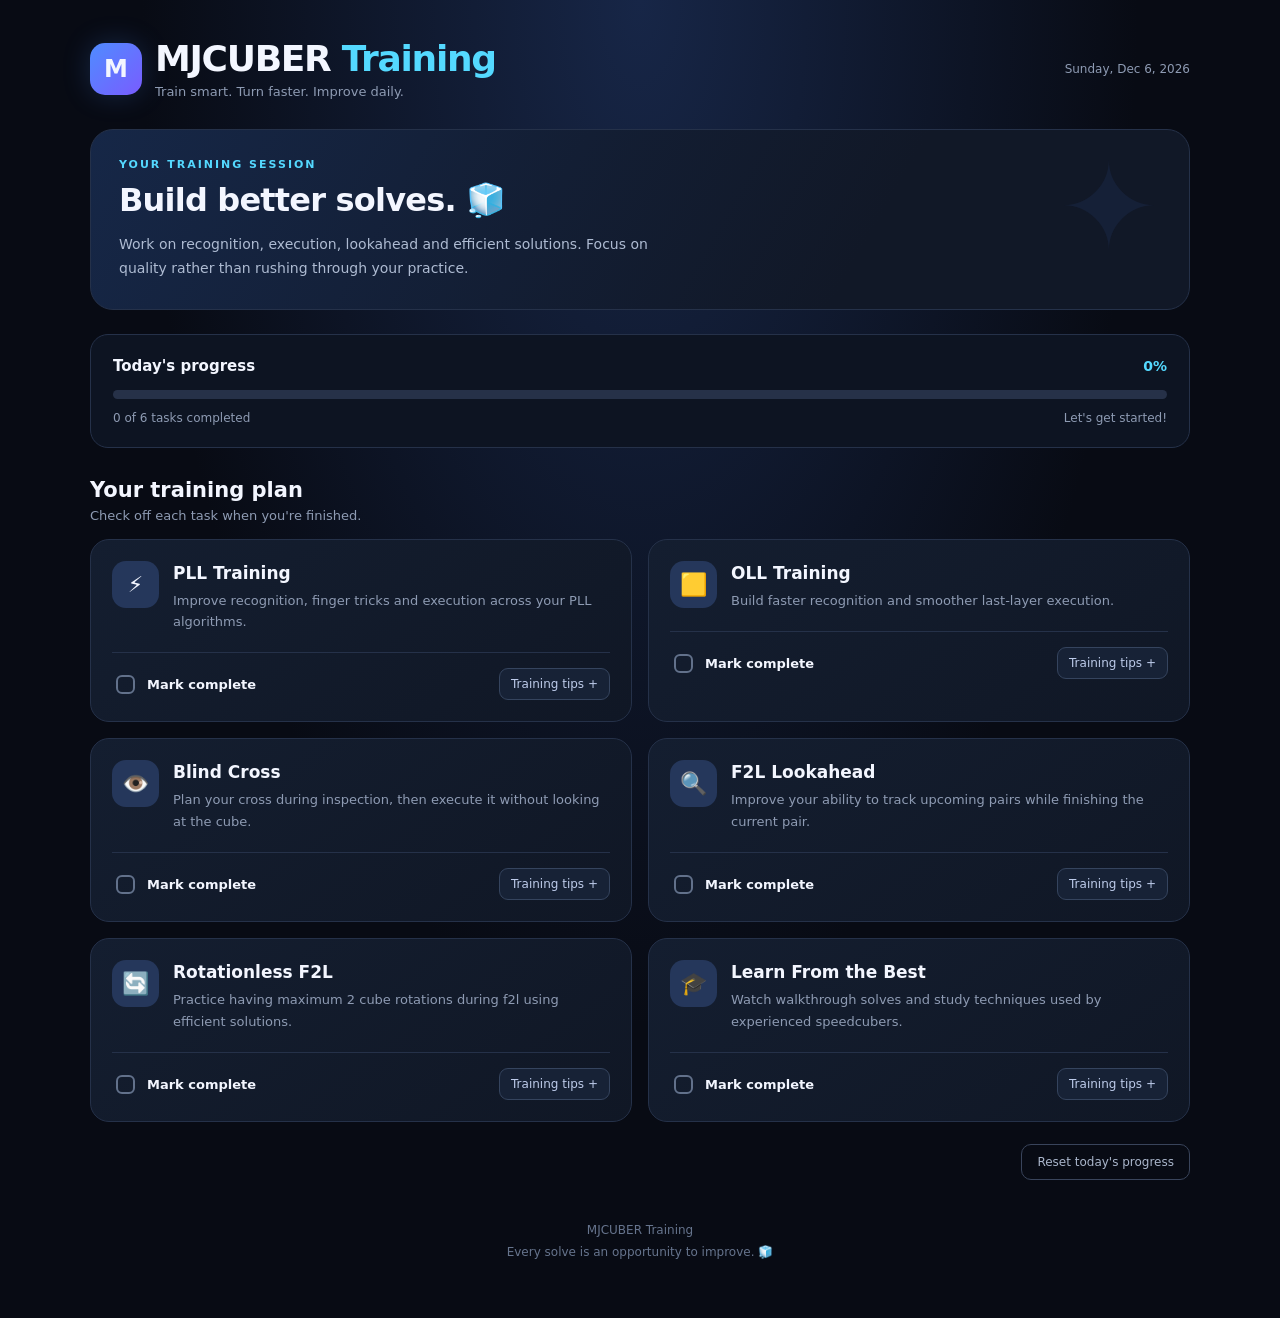
==== commit 3b50fdec: "Refactor CSS and HTML for improved readability" ====
--- a/page2.html
+++ b/page2.html
@@ -19,9 +19,7 @@
     --green: #4ade80;
 }
 
-* {
-    box-sizing: border-box;
-}
+* { box-sizing: border-box; }
 
 body {
     margin: 0;
@@ -33,9 +31,7 @@
     font-family: Inter, system-ui, Arial, sans-serif;
 }
 
-button, input {
-    font: inherit;
-}
+button, input { font: inherit; }
 
 .container {
     width: min(1100px, 92%);
@@ -145,9 +141,7 @@
     margin-bottom: 15px;
 }
 
-.progress-heading strong {
-    font-size: 15px;
-}
+.progress-heading strong { font-size: 15px; }
 
 #progressText {
     color: var(--cyan);
@@ -297,9 +291,7 @@
     font-weight: 900;
 }
 
-.task.completed .complete-label {
-    color: var(--green);
-}
+.task.completed .complete-label { color: var(--green); }
 
 .details-button {
     border: 1px solid #35445e;
@@ -312,9 +304,7 @@
     transition: background 0.2s;
 }
 
-.details-button:hover {
-    background: #253755;
-}
+.details-button:hover { background: #253755; }
 
 .tips {
     display: none;
@@ -327,13 +317,8 @@
     line-height: 1.8;
 }
 
-.tips.open {
-    display: block;
-}
-
-.tips strong {
-    color: var(--cyan);
-}
+.tips.open { display: block; }
+.tips strong { color: var(--cyan); }
 
 .actions {
     display: flex;
@@ -365,25 +350,11 @@
 }
 
 @media (max-width: 700px) {
-    .container {
-        padding-top: 24px;
-    }
-
-    .task-grid {
-        grid-template-columns: 1fr;
-    }
-
-    .hero {
-        padding: 23px;
-    }
-
-    .progress-panel {
-        padding: 18px;
-    }
-
-    .today {
-        display: none;
-    }
+    .container { padding-top: 24px; }
+    .task-grid { grid-template-columns: 1fr; }
+    .hero { padding: 23px; }
+    .progress-panel { padding: 18px; }
+    .today { display: none; }
 }
 
 @media (prefers-reduced-motion: reduce) {
@@ -423,15 +394,13 @@
             <span id="progressText">0%</span>
         </div>
 
-        <div
-            class="progress-track"
-            role="progressbar"
-            aria-label="Daily training progress"
-            aria-valuemin="0"
-            aria-valuemax="100"
-            aria-valuenow="0"
-            id="progressTrack"
-        >
+        <div class="progress-track"
+             role="progressbar"
+             aria-label="Daily training progress"
+             aria-valuemin="0"
+             aria-valuemax="100"
+             aria-valuenow="0"
+             id="progressTrack">
             <div id="progressBar"></div>
         </div>
 
@@ -466,9 +435,7 @@
                     <input type="checkbox" aria-label="Complete PLL Training">
                     Mark complete
                 </label>
-                <button class="details-button" aria-expanded="false">
-                    Training tips +
-                </button>
+                <button class="details-button" aria-expanded="false">Training tips +</button>
             </div>
             <div class="tips">
                 <strong>Focus:</strong><br>
@@ -495,9 +462,7 @@
                     <input type="checkbox" aria-label="Complete OLL Training">
                     Mark complete
                 </label>
-                <button class="details-button" aria-expanded="false">
-                    Training tips +
-                </button>
+                <button class="details-button" aria-expanded="false">Training tips +</button>
             </div>
             <div class="tips">
                 <strong>Focus:</strong><br>
@@ -524,9 +489,7 @@
                     <input type="checkbox" aria-label="Complete Blind Cross">
                     Mark complete
                 </label>
-                <button class="details-button" aria-expanded="false">
-                    Training tips +
-                </button>
+                <button class="details-button" aria-expanded="false">Training tips +</button>
             </div>
             <div class="tips">
                 <strong>Focus:</strong><br>
@@ -553,9 +516,7 @@
                     <input type="checkbox" aria-label="Complete F2L Lookahead">
                     Mark complete
                 </label>
-                <button class="details-button" aria-expanded="false">
-                    Training tips +
-                </button>
+                <button class="details-button" aria-expanded="false">Training tips +</button>
             </div>
             <div class="tips">
                 <strong>Focus:</strong><br>
@@ -572,8 +533,7 @@
                 <div>
                     <h3>Rotationless F2L</h3>
                     <p class="task-description">
-                        Practise back and left-side pairs using efficient
-                        solutions with fewer cube rotations.
+                        Practice having maximum 2 cube rotations during f2l using efficient solutions.
                     </p>
                 </div>
             </div>
@@ -582,9 +542,7 @@
                     <input type="checkbox" aria-label="Complete Rotationless F2L">
                     Mark complete
                 </label>
-                <button class="details-button" aria-expanded="false">
-                    Training tips +
-                </button>
+                <button class="details-button" aria-expanded="false">Training tips +</button>
             </div>
             <div class="tips">
                 <strong>Focus:</strong><br>
@@ -611,9 +569,7 @@
                     <input type="checkbox" aria-label="Complete Learn From the Best">
                     Mark complete
                 </label>
-                <button class="details-button" aria-expanded="false">
-                    Training tips +
-                </button>
+                <button class="details-button" aria-expanded="false">Training tips +</button>
             </div>
             <div class="tips">
                 <strong>Focus:</strong><br>
@@ -650,7 +606,6 @@
     const todayElement = document.getElementById("today");
     const resetButton = document.getElementById("resetButton");
 
-    // Use the local calendar date so progress resets each new day.
     const now = new Date();
     const dateKey =
         now.getFullYear() + "-" +
@@ -676,7 +631,6 @@
                 task.classList.toggle("completed", checkbox.checked);
             });
         } catch (error) {
-            // If saved data is unavailable, start with unchecked tasks.
             tasks.forEach(task => {
                 task.querySelector('input[type="checkbox"]').checked = false;
                 task.classList.remove("completed");
@@ -697,7 +651,7 @@
         try {
             localStorage.setItem(storageKey, JSON.stringify(progress));
         } catch (error) {
-            // The checklist still works if browser storage is disabled.
+            // Checklist remains usable if browser storage is disabled.
         }
     }
 
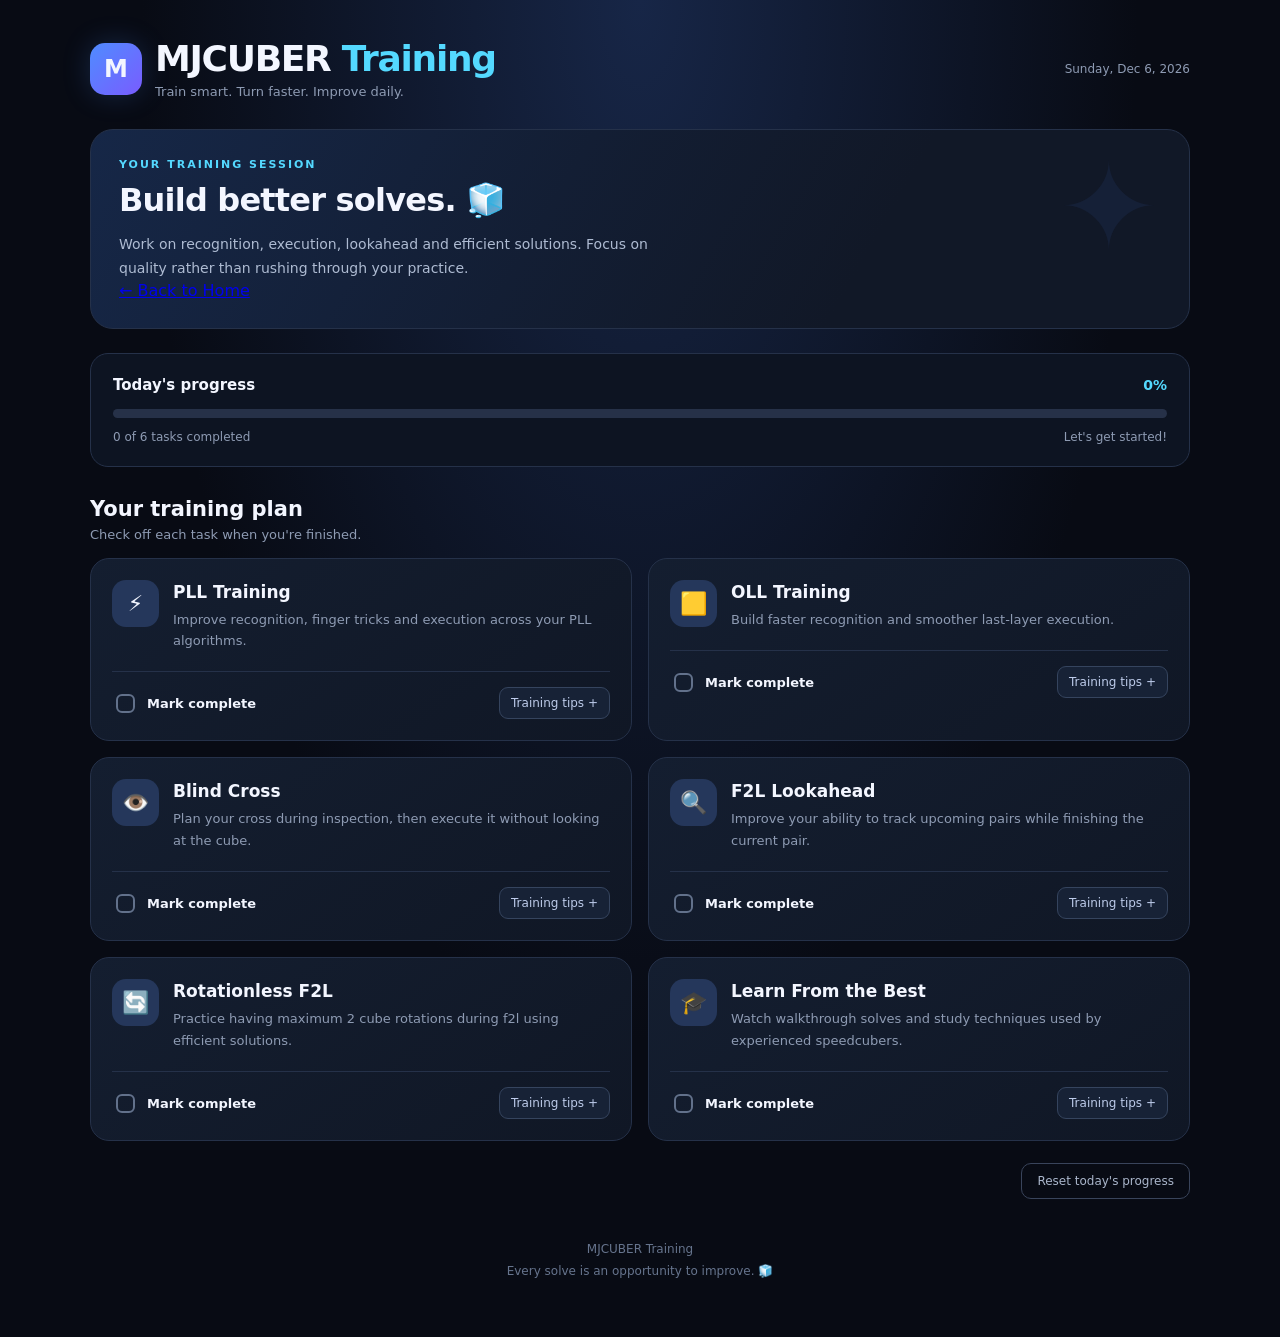
==== commit 0babc1be: "Implement back button with styles in page2.html Added a back button with styling for navigation." ====
--- a/page2.html
+++ b/page2.html
@@ -255,6 +255,24 @@
     padding-top: 15px;
     border-top: 1px solid var(--border);
 }
+    <.back-button {
+    display: inline-block;
+    padding: 10px 16px;
+    margin: 10px 0;
+    background: #111c35;
+    color: #ffffff;
+    border: 1px solid #00d9ff;
+    border-radius: 10px;
+    text-decoration: none;
+    font-weight: 600;
+    transition: 0.2s ease;
+}
+
+.back-button:hover {
+    background: #00d9ff;
+    color: #07111f;
+    transform: translateY(-2px);
+}
 
 .complete-label {
     display: flex;
@@ -386,6 +404,7 @@
             Work on recognition, execution, lookahead and efficient solutions.
             Focus on quality rather than rushing through your practice.
         </p>
+        <a href="index.html" class="back-button">← Back to Home</a>
     </section>
 
     <section class="progress-panel">
